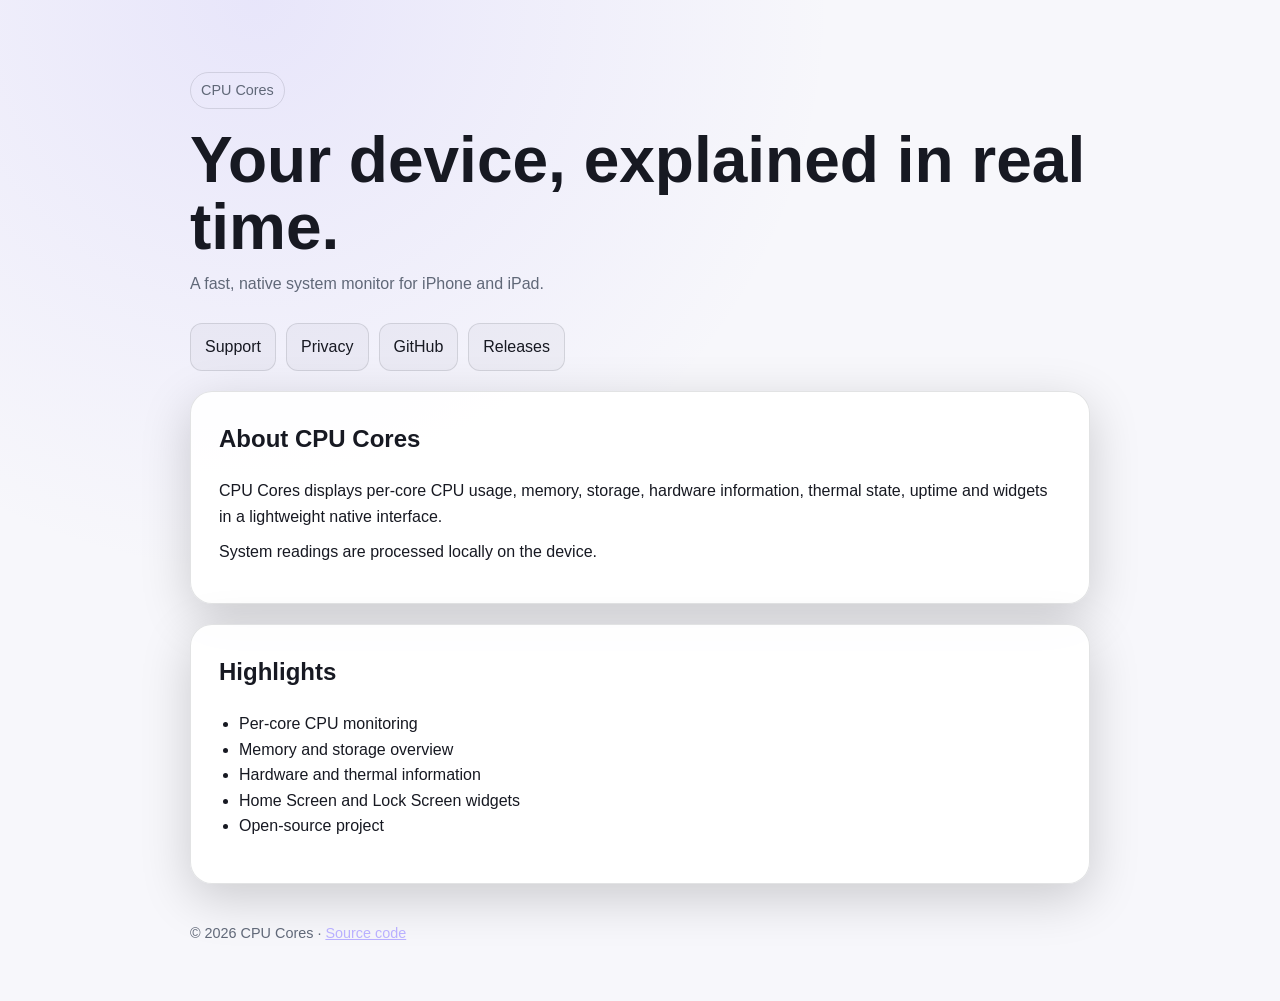
==== docs/index.html @ 41ba6942 "Added pages" ====
<!doctype html>
<html lang="en">
<head>
  <meta charset="utf-8">
  <meta name="viewport" content="width=device-width, initial-scale=1">
  <meta name="description" content="CPU Cores — native system monitor for iPhone and iPad.">
  <title>CPU Cores</title>
  <link rel="stylesheet" href="./style.css">
</head>
<body>
  <main>
    <span class="badge">CPU Cores</span>
    <h1>Your device, explained in real time.</h1>
    <p class="muted">A fast, native system monitor for iPhone and iPad.</p>

    <nav>
      <a href="./support/">Support</a>
      <a href="./privacy/">Privacy</a>
      <a href="https://github.com/Lampadina17/CpuCores">GitHub</a>
      <a href="https://github.com/Lampadina17/CpuCores/releases">Releases</a>
    </nav>

    <section class="card">
      <h2>About CPU Cores</h2>
      <p>CPU Cores displays per-core CPU usage, memory, storage, hardware information,
      thermal state, uptime and widgets in a lightweight native interface.</p>
      <p>System readings are processed locally on the device.</p>
    </section>

    <section class="card">
      <h2>Highlights</h2>
      <ul>
        <li>Per-core CPU monitoring</li>
        <li>Memory and storage overview</li>
        <li>Hardware and thermal information</li>
        <li>Home Screen and Lock Screen widgets</li>
        <li>Open-source project</li>
      </ul>
    </section>

    <footer>
      © 2026 CPU Cores · <a href="https://github.com/Lampadina17/CpuCores">Source code</a>
    </footer>
  </main>
</body>
</html>
---- docs/style.css ----
:root {
  color-scheme: light dark;
  --bg: #0b0d12;
  --card: #151922;
  --text: #f5f7fb;
  --muted: #aab2c0;
  --accent: #8b7cf6;
  --border: rgba(255,255,255,.10);
}

* { box-sizing: border-box; }

html { font-family: -apple-system, BlinkMacSystemFont, "Segoe UI", sans-serif; }

body {
  margin: 0;
  background:
    radial-gradient(circle at 20% 0%, rgba(139,124,246,.22), transparent 36rem),
    var(--bg);
  color: var(--text);
  line-height: 1.6;
}

main {
  width: min(900px, calc(100% - 32px));
  margin: 0 auto;
  padding: 72px 0 56px;
}

.card {
  background: color-mix(in srgb, var(--card) 92%, transparent);
  border: 1px solid var(--border);
  border-radius: 22px;
  padding: 28px;
  margin: 20px 0;
  box-shadow: 0 14px 50px rgba(0,0,0,.18);
}

h1 { font-size: clamp(2.2rem, 6vw, 4rem); margin: 0 0 8px; line-height: 1.05; }
h2 { margin-top: 0; }
p { margin: 10px 0; }
.muted { color: var(--muted); }
.badge {
  display: inline-block;
  padding: 6px 10px;
  border: 1px solid var(--border);
  border-radius: 999px;
  color: var(--muted);
  font-size: .9rem;
  margin-bottom: 18px;
}

nav {
  display: flex;
  gap: 10px;
  flex-wrap: wrap;
  margin: 26px 0 4px;
}

a.button, nav a {
  color: var(--text);
  text-decoration: none;
  border: 1px solid var(--border);
  border-radius: 12px;
  padding: 10px 14px;
  background: rgba(255,255,255,.04);
}

a.button:hover, nav a:hover { border-color: rgba(139,124,246,.8); }

a { color: #b9b0ff; }

ul { padding-left: 1.25rem; }

footer {
  color: var(--muted);
  font-size: .9rem;
  padding-top: 18px;
}

@media (prefers-color-scheme: light) {
  :root {
    --bg: #f7f7fb;
    --card: #ffffff;
    --text: #171922;
    --muted: #606878;
    --border: rgba(20,24,36,.12);
  }
  body {
    background:
      radial-gradient(circle at 20% 0%, rgba(139,124,246,.14), transparent 36rem),
      var(--bg);
  }
  a.button, nav a { background: rgba(20,24,36,.03); }
}
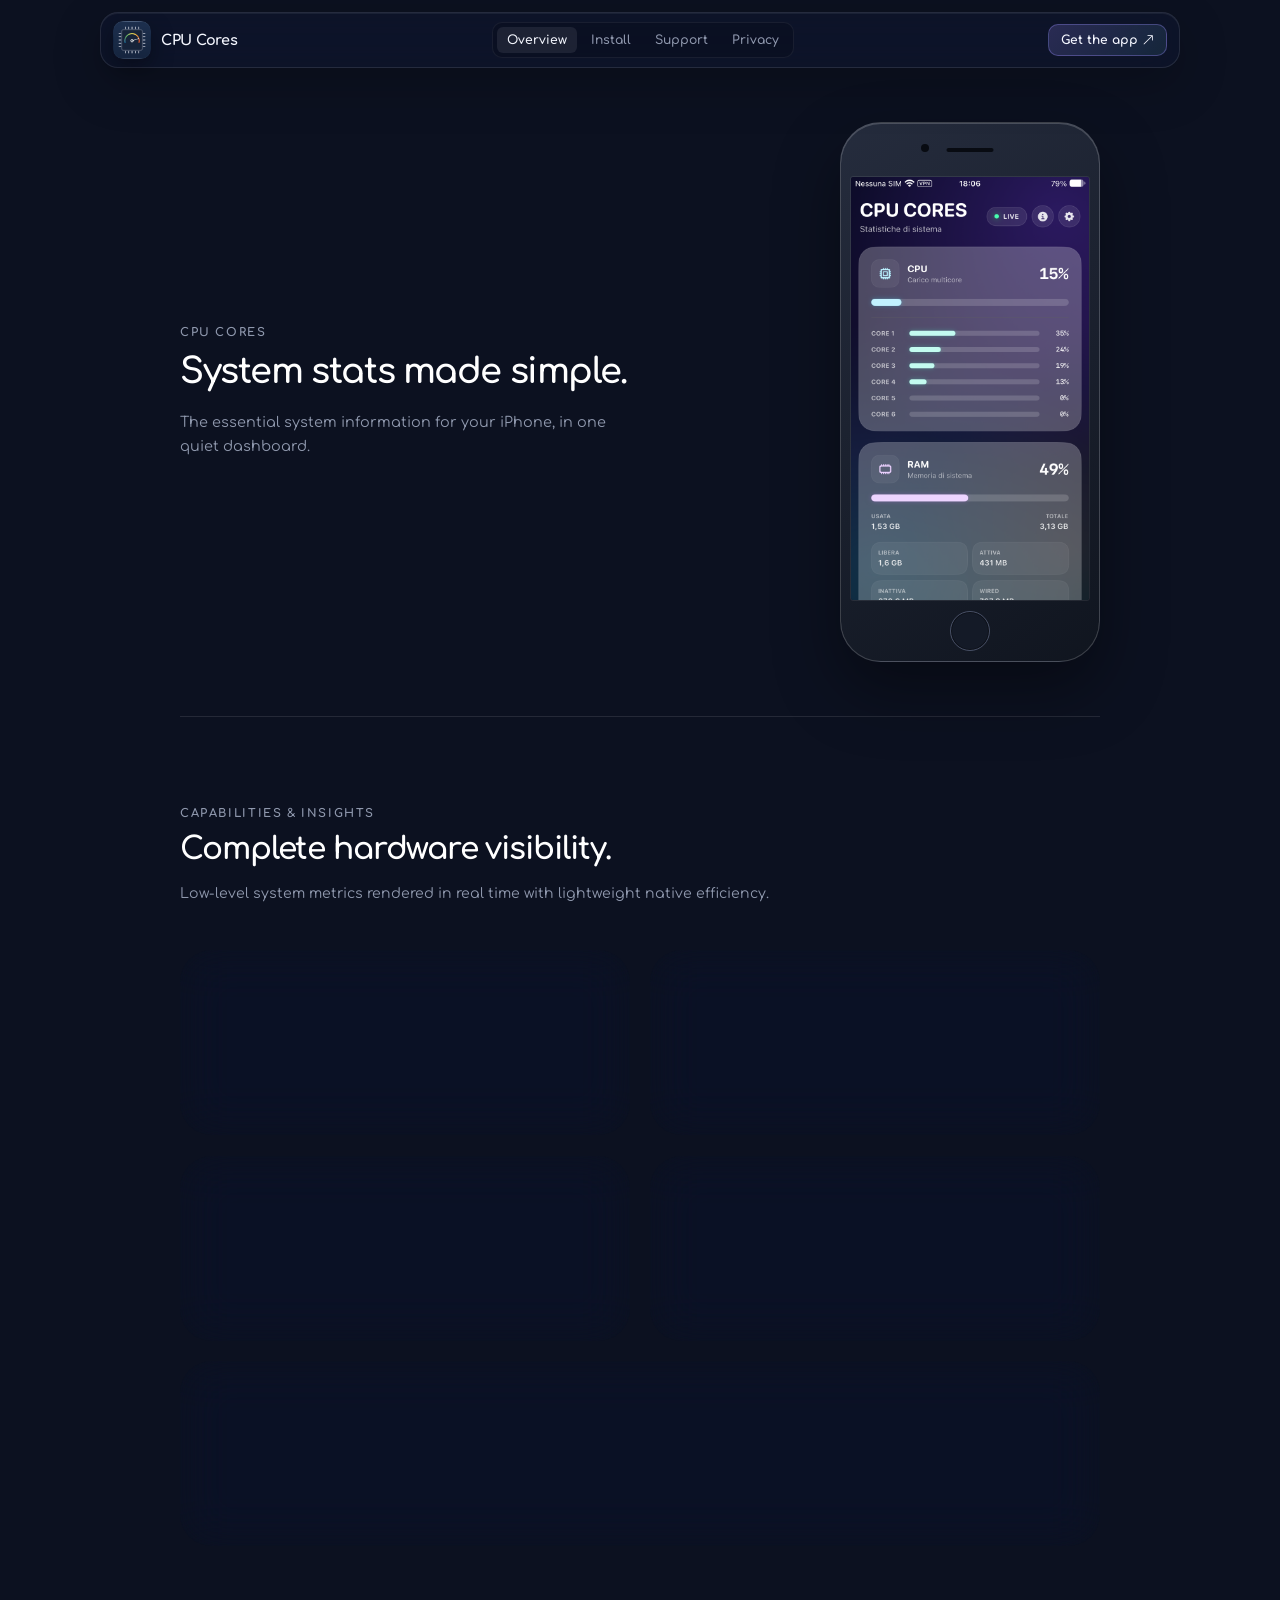
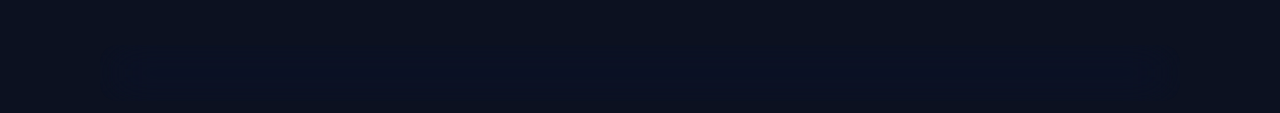
==== commit 9c5bd208: "Rinnova il sito web" ====
--- a/docs/index.html
+++ b/docs/index.html
@@ -1,46 +1,99 @@
 <!doctype html>
 <html lang="en">
+
 <head>
   <meta charset="utf-8">
   <meta name="viewport" content="width=device-width, initial-scale=1">
-  <meta name="description" content="CPU Cores — native system monitor for iPhone and iPad.">
-  <title>CPU Cores</title>
+  <meta name="theme-color" content="#0b1024">
+  <meta name="description" content="CPU Cores is a fast, native system monitor for iPhone and iPad.">
+  <meta property="og:title" content="CPU Cores — Your device, clearly">
+  <meta property="og:description"
+    content="Live CPU load, memory, storage and hardware details in one native dashboard.">
+  <meta property="og:image" content="https://lampadina17.github.io/CpuCores/og.png">
+  <meta property="og:type" content="website">
+  <meta property="og:url" content="https://lampadina17.github.io/CpuCores/">
+  <meta name="twitter:card" content="summary_large_image">
+  <title>CPU Cores — Your device, clearly</title>
+  <link rel="icon" href="./icon.png">
+  <link rel="stylesheet" href="./vendor/bootstrap-icons/bootstrap-icons.min.css">
   <link rel="stylesheet" href="./style.css">
+  <script src="./layout.js" defer></script>
 </head>
+
 <body>
-  <main>
-    <span class="badge">CPU Cores</span>
-    <h1>Your device, explained in real time.</h1>
-    <p class="muted">A fast, native system monitor for iPhone and iPad.</p>
-
-    <nav>
-      <a href="./support/">Support</a>
-      <a href="./privacy/">Privacy</a>
-      <a href="https://github.com/Lampadina17/CpuCores">GitHub</a>
-      <a href="https://github.com/Lampadina17/CpuCores/releases">Releases</a>
-    </nav>
-
-    <section class="card">
-      <h2>About CPU Cores</h2>
-      <p>CPU Cores displays per-core CPU usage, memory, storage, hardware information,
-      thermal state, uptime and widgets in a lightweight native interface.</p>
-      <p>System readings are processed locally on the device.</p>
+  <site-header page="overview"></site-header>
+  <main class="overview">
+    <section class="overview-hero" aria-labelledby="overview-title">
+      <div class="overview-copy">
+        <p class="overview-kicker">CPU Cores</p>
+        <h1 id="overview-title" class="overview-title">System stats made simple.</h1>
+        <p class="overview-lead">The essential system information for your iPhone, in one quiet dashboard.</p>
+      </div>
+      <div class="overview-device" aria-label="CPU Cores running on iPhone SE (3rd generation)">
+        <div class="iphone-se">
+          <div class="iphone-se-top" aria-hidden="true">
+            <span></span>
+          </div>
+          <img src="./1.png" alt="CPU Cores dashboard showing CPU, memory and system information">
+          <div class="iphone-se-home" aria-hidden="true"></div>
+        </div>
+      </div>
     </section>
 
-    <section class="card">
-      <h2>Highlights</h2>
-      <ul>
-        <li>Per-core CPU monitoring</li>
-        <li>Memory and storage overview</li>
-        <li>Hardware and thermal information</li>
-        <li>Home Screen and Lock Screen widgets</li>
-        <li>Open-source project</li>
-      </ul>
+    <section class="overview-features" aria-labelledby="features-title">
+      <div class="features-header">
+        <p class="features-kicker">Capabilities & Insights</p>
+        <h2 id="features-title" class="features-title">Complete hardware visibility.</h2>
+        <p class="features-subtitle">Low-level system metrics rendered in real time with lightweight native efficiency.</p>
+      </div>
+
+      <div class="features-grid">
+        <article class="feature-card glass-panel">
+          <div class="feature-icon-box">
+            <i class="bi bi-cpu" aria-hidden="true"></i>
+          </div>
+          <h3 class="feature-name">Per-core load up to 8 cores</h3>
+          <p class="feature-desc">Real-time total CPU workload and independent logical core load for up to 8 cores.</p>
+        </article>
+
+        <article class="feature-card glass-panel">
+          <div class="feature-icon-box">
+            <i class="bi bi-memory" aria-hidden="true"></i>
+          </div>
+          <h3 class="feature-name">Memory breakdown</h3>
+          <p class="feature-desc">Accurate breakdown of system RAM across used, free, active, inactive, and wired memory.</p>
+        </article>
+
+        <article class="feature-card glass-panel">
+          <div class="feature-icon-box">
+            <i class="bi bi-hdd" aria-hidden="true"></i>
+          </div>
+          <h3 class="feature-name">Storage breakdown</h3>
+          <p class="feature-desc">Instant disk space diagnostics with clean separation between total, used, and available capacity.</p>
+        </article>
+
+        <article class="feature-card glass-panel">
+          <div class="feature-icon-box">
+            <i class="bi bi-stars" aria-hidden="true"></i>
+          </div>
+          <h3 class="feature-name">Indirect RAM & storage cleanup</h3>
+          <p class="feature-desc">Safe memory pressure signals and APFS purge requests, delegating final resource optimization to iOS.</p>
+        </article>
+
+        <article class="feature-card feature-card-featured glass-panel">
+          <div class="feature-card-top">
+            <div class="feature-icon-box">
+              <i class="bi bi-battery-charging" aria-hidden="true"></i>
+            </div>
+            <span class="feature-tag">TrollStore / TrollStore Lite</span>
+          </div>
+          <h3 class="feature-name">Advanced battery diagnostics</h3>
+          <p class="feature-desc">Deep hardware analytics exposing real battery health, wear percentage, cycle count, maximum capacity, and design capacity on privileged setups.</p>
+        </article>
+      </div>
     </section>
+  </main>
+  <site-footer></site-footer>
+</body>
 
-    <footer>
-      © 2026 CPU Cores · <a href="https://github.com/Lampadina17/CpuCores">Source code</a>
-    </footer>
-  </main>
-</body>
-</html>
+</html>
--- a/docs/style.css
+++ b/docs/style.css
@@ -1,95 +1,1244 @@
+@font-face {
+  font-family: "Comfortaa";
+  src: url("./fonts/Comfortaa-Variable.ttf") format("truetype");
+  font-style: normal;
+  font-weight: 300 700;
+  font-display: swap;
+}
+
 :root {
-  color-scheme: light dark;
-  --bg: #0b0d12;
-  --card: #151922;
-  --text: #f5f7fb;
-  --muted: #aab2c0;
-  --accent: #8b7cf6;
-  --border: rgba(255,255,255,.10);
-}
-
-* { box-sizing: border-box; }
-
-html { font-family: -apple-system, BlinkMacSystemFont, "Segoe UI", sans-serif; }
+  color-scheme: dark;
+  --bg: #0c1120;
+  --text: #f5f7ff;
+  --muted: #8f98ad;
+  --line: rgba(255, 255, 255, 0.1);
+  --font: "Comfortaa", -apple-system, BlinkMacSystemFont, "Segoe UI", sans-serif;
+}
+
+* {
+  box-sizing: border-box;
+}
+
+html {
+  font-family: var(--font);
+}
 
 body {
+  display: flex;
+  flex-direction: column;
+  min-width: 320px;
+  min-height: 100vh;
   margin: 0;
-  background:
-    radial-gradient(circle at 20% 0%, rgba(139,124,246,.22), transparent 36rem),
-    var(--bg);
+  overflow-x: hidden;
+  background: var(--bg);
   color: var(--text);
-  line-height: 1.6;
-}
-
-main {
-  width: min(900px, calc(100% - 32px));
-  margin: 0 auto;
-  padding: 72px 0 56px;
-}
-
-.card {
-  background: color-mix(in srgb, var(--card) 92%, transparent);
-  border: 1px solid var(--border);
-  border-radius: 22px;
-  padding: 28px;
-  margin: 20px 0;
-  box-shadow: 0 14px 50px rgba(0,0,0,.18);
-}
-
-h1 { font-size: clamp(2.2rem, 6vw, 4rem); margin: 0 0 8px; line-height: 1.05; }
-h2 { margin-top: 0; }
-p { margin: 10px 0; }
-.muted { color: var(--muted); }
-.badge {
-  display: inline-block;
+  -webkit-font-smoothing: antialiased;
+}
+
+.bi {
+  flex: 0 0 auto;
+}
+
+.glass-panel {
+  border: 1px solid var(--line);
+  -webkit-backdrop-filter: blur(24px) saturate(135%);
+  backdrop-filter: blur(24px) saturate(135%);
+}
+
+site-header,
+site-footer {
+  display: contents;
+}
+
+.site-header {
+  position: sticky;
+  z-index: 20;
+  top: 12px;
+  width: min(1080px, calc(100% - 32px));
+  margin: 12px auto 0;
+}
+
+.nav-shell {
+  display: grid;
+  grid-template-columns: auto minmax(0, 1fr) auto;
+  align-items: center;
+  column-gap: 12px;
+  min-height: 56px;
+  padding: 8px 12px;
+  border-radius: 18px;
+  background: rgba(15, 21, 43, 0.72);
+  box-shadow: 0 16px 50px rgba(0, 0, 0, 0.22), inset 0 1px 0 rgba(255, 255, 255, 0.06);
+}
+
+.brand {
+  display: inline-flex;
+  align-items: center;
+  justify-self: start;
+  gap: 10px;
+  color: var(--text);
+  font-size: 0.9rem;
+  font-weight: 700;
+  letter-spacing: -0.02em;
+  text-decoration: none;
+}
+
+.brand img {
+  border-radius: 10px;
+  box-shadow: 0 8px 22px rgba(0, 0, 0, 0.35);
+}
+
+.primary-nav {
+  display: flex;
+  align-items: center;
+  justify-self: center;
+  gap: 4px;
+  padding: 4px;
+  border: 1px solid rgba(255, 255, 255, 0.06);
+  border-radius: 10px;
+  background: rgba(0, 0, 0, 0.14);
+}
+
+.primary-nav a {
   padding: 6px 10px;
-  border: 1px solid var(--border);
+  border-radius: 6px;
+  color: var(--muted);
+  font-size: 0.77rem;
+  font-weight: 600;
+  text-decoration: none;
+  transition: background 0.2s ease, color 0.2s ease;
+}
+
+.primary-nav a:hover,
+.primary-nav a.active {
+  color: var(--text);
+  background: rgba(255, 255, 255, 0.08);
+}
+
+.nav-cta {
+  justify-self: end;
+  padding: 8px 12px;
+  border: 1px solid rgba(157, 140, 255, 0.34);
+  border-radius: 10px;
+  background: linear-gradient(135deg, rgba(157, 140, 255, 0.2), rgba(119, 231, 255, 0.09));
+  color: var(--text);
+  font-size: 0.76rem;
+  font-weight: 700;
+  text-decoration: none;
+  transition: transform 0.2s ease, border-color 0.2s ease;
+}
+
+.nav-cta:hover {
+  border-color: rgba(157, 140, 255, 0.7);
+  transform: translateY(-1px);
+}
+
+.site-footer {
+  display: flex;
+  align-items: center;
+  justify-content: center;
+  width: min(1080px, calc(100% - 32px));
+  min-height: 56px;
+  margin: auto auto 12px;
+  padding: 12px 20px;
+  border: 1px solid var(--line);
+  border-radius: 18px;
+  background: rgba(15, 21, 43, 0.72);
+  box-shadow: 0 16px 50px rgba(0, 0, 0, 0.22), inset 0 1px 0 rgba(255, 255, 255, 0.06);
+  -webkit-backdrop-filter: blur(24px) saturate(135%);
+  backdrop-filter: blur(24px) saturate(135%);
+  color: var(--muted);
+  font-size: 0.72rem;
+  text-align: center;
+}
+
+.site-footer p {
+  margin: 0;
+}
+
+.overview {
+  display: grid;
+  flex: 1;
+  place-items: center;
+  width: min(920px, calc(100% - 96px));
+  margin-inline: auto;
+}
+
+.overview-hero {
+  display: grid;
+  grid-template-columns: minmax(0, 1.25fr) auto;
+  align-items: center;
+  justify-content: space-between;
+  gap: clamp(32px, 5vw, 72px);
+  width: 100%;
+  padding: clamp(36px, 6vh, 64px) 0;
+}
+
+.overview-copy {
+  display: flex;
+  flex-direction: column;
+  align-items: flex-start;
+  text-align: left;
+  max-width: 540px;
+}
+
+.overview-kicker {
+  margin: 0 0 14px;
+  color: var(--muted);
+  font-size: 0.72rem;
+  font-weight: 700;
+  letter-spacing: 0.14em;
+  text-transform: uppercase;
+}
+
+.overview-title {
+  margin: 0;
+  color: #fff;
+  font-size: 2.2rem;
+  font-weight: 650;
+  letter-spacing: -0.04em;
+  line-height: 1.1;
+  text-align: left;
+  overflow-wrap: break-word;
+  word-break: break-word;
+}
+
+.overview-lead {
+  max-width: 460px;
+  margin: 18px 0 0;
+  color: var(--muted);
+  font-size: 0.9rem;
+  line-height: 1.7;
+  text-align: left;
+}
+
+.overview-device {
+  display: flex;
+  justify-content: flex-end;
+  align-items: center;
+}
+
+.iphone-se {
+  position: relative;
+  width: min(260px, 72vw);
+  max-width: 260px;
+  padding: 53px 9px 60px;
+  border: 1px solid rgba(255, 255, 255, 0.18);
+  border-radius: 41px;
+  background: linear-gradient(145deg, #252c3d, #10151f);
+  box-shadow: 0 28px 65px rgba(0, 0, 0, 0.38), inset 0 1px 0 rgba(255, 255, 255, 0.18);
+}
+
+.iphone-se img {
+  display: block;
+  width: 100%;
+  border: 1px solid rgba(255, 255, 255, 0.08);
+  border-radius: 3px;
+}
+
+.iphone-se-top {
+  position: absolute;
+  top: 0;
+  left: 0;
+  width: 100%;
+  height: 53px;
+}
+
+.iphone-se-top::before {
+  position: absolute;
+  top: 25px;
+  left: 50%;
+  width: 47px;
+  height: 4px;
   border-radius: 999px;
-  color: var(--muted);
-  font-size: .9rem;
-  margin-bottom: 18px;
-}
-
-nav {
-  display: flex;
+  background: #080b12;
+  content: "";
+  transform: translateX(-50%);
+}
+
+.iphone-se-top span {
+  position: absolute;
+  top: 21px;
+  left: calc(50% - 49px);
+  width: 8px;
+  height: 8px;
+  border-radius: 50%;
+  background: #080b12;
+}
+
+.iphone-se-home {
+  position: absolute;
+  bottom: 10px;
+  left: 50%;
+  width: 40px;
+  height: 40px;
+  border: 1px solid #485066;
+  border-radius: 50%;
+  background: #141a27;
+  box-shadow: inset 0 0 0 1px rgba(0, 0, 0, 0.4);
+  transform: translateX(-50%);
+}
+
+/* Features Section */
+.overview-features {
+  width: 100%;
+  padding: clamp(64px, 10vh, 96px) 0 clamp(72px, 11vh, 120px);
+  border-top: 1px solid var(--line);
+  scroll-margin-top: 90px;
+}
+
+.features-header {
+  max-width: 600px;
+  margin-bottom: clamp(32px, 5vh, 48px);
+}
+
+.features-kicker {
+  margin: 0 0 12px;
+  color: var(--muted);
+  font-size: 0.72rem;
+  font-weight: 700;
+  letter-spacing: 0.14em;
+  text-transform: uppercase;
+}
+
+.features-title {
+  margin: 0;
+  color: #fff;
+  font-size: 1.95rem;
+  font-weight: 650;
+  letter-spacing: -0.035em;
+  line-height: 1.15;
+}
+
+.features-subtitle {
+  margin: 14px 0 0;
+  color: var(--muted);
+  font-size: 0.88rem;
+  line-height: 1.65;
+}
+
+.features-grid {
+  display: grid;
+  grid-template-columns: repeat(2, minmax(0, 1fr));
+  gap: 20px;
+  width: 100%;
+}
+
+.feature-card {
+  display: flex;
+  flex-direction: column;
+  padding: 20px;
+  border-radius: 32px;
+  background: rgba(15, 21, 43, 0.5);
+  box-shadow: 0 16px 40px rgba(0, 0, 0, 0.22), inset 0 1px 0 rgba(255, 255, 255, 0.05);
+  transition: transform 0.25s ease, border-color 0.25s ease, background 0.25s ease;
+}
+
+.feature-card:hover {
+  transform: translateY(-2px);
+  border-color: rgba(255, 255, 255, 0.18);
+  background: rgba(18, 26, 54, 0.65);
+}
+
+.feature-icon-box {
+  display: inline-flex;
+  align-items: center;
+  justify-content: center;
+  width: 44px;
+  height: 44px;
+  margin-bottom: 20px;
+  border: 1px solid rgba(157, 140, 255, 0.28);
+  border-radius: 12px;
+  background: linear-gradient(135deg, rgba(157, 140, 255, 0.16), rgba(119, 231, 255, 0.08));
+  color: #b8b0ff;
+  font-size: 1.3rem;
+}
+
+.feature-name {
+  margin: 0 0 10px;
+  color: #fff;
+  font-size: 1.15rem;
+  font-weight: 650;
+  letter-spacing: -0.02em;
+  line-height: 1.3;
+}
+
+.feature-desc {
+  margin: 0;
+  color: var(--muted);
+  font-size: 0.86rem;
+  line-height: 1.65;
+}
+
+.feature-card-featured {
+  grid-column: 1 / -1;
+  background: linear-gradient(145deg, rgba(24, 30, 60, 0.65), rgba(15, 21, 43, 0.55));
+  border-color: rgba(157, 140, 255, 0.22);
+}
+
+.feature-card-featured:hover {
+  border-color: rgba(157, 140, 255, 0.45);
+}
+
+.feature-card-top {
+  display: flex;
+  align-items: center;
+  justify-content: space-between;
+  gap: 12px;
+  margin-bottom: 20px;
+}
+
+.feature-card-top .feature-icon-box {
+  margin-bottom: 0;
+}
+
+.feature-tag {
+  display: inline-flex;
+  align-items: center;
+  padding: 4px 10px;
+  border: 1px solid rgba(157, 140, 255, 0.35);
+  border-radius: 999px;
+  background: rgba(157, 140, 255, 0.12);
+  color: #d2ccff;
+  font-size: 0.68rem;
+  font-weight: 700;
+  letter-spacing: 0.04em;
+  text-transform: uppercase;
+}
+
+/* Common Page Container & Install Section */
+.page-container {
+  display: flex;
+  flex-direction: column;
+  flex: 1;
+  width: min(920px, calc(100% - 96px));
+  margin-inline: auto;
+  padding: clamp(40px, 7vh, 72px) 0 clamp(64px, 10vh, 100px);
+}
+
+.install-section {
+  width: 100%;
+}
+
+.install-header {
+  max-width: 600px;
+  margin-bottom: clamp(32px, 5vh, 48px);
+}
+
+.install-kicker {
+  margin: 0 0 12px;
+  color: var(--muted);
+  font-size: 0.72rem;
+  font-weight: 700;
+  letter-spacing: 0.14em;
+  text-transform: uppercase;
+}
+
+.install-title {
+  margin: 0;
+  color: #fff;
+  font-size: 2.2rem;
+  font-weight: 650;
+  letter-spacing: -0.04em;
+  line-height: 1.1;
+}
+
+.install-lead {
+  max-width: 500px;
+  margin: 16px 0 0;
+  color: var(--muted);
+  font-size: 0.92rem;
+  line-height: 1.68;
+}
+
+.install-grid {
+  display: grid;
+  grid-template-columns: repeat(2, minmax(0, 1fr));
+  gap: 20px;
+  width: 100%;
+}
+
+.install-card {
+  display: flex;
+  flex-direction: column;
+  padding: 20px;
+  border-radius: 32px;
+  background: rgba(15, 21, 43, 0.5);
+  box-shadow: 0 16px 40px rgba(0, 0, 0, 0.22), inset 0 1px 0 rgba(255, 255, 255, 0.05);
+  transition: transform 0.25s ease, border-color 0.25s ease, background 0.25s ease;
+}
+
+.install-card:hover {
+  transform: translateY(-2px);
+  border-color: rgba(255, 255, 255, 0.18);
+  background: rgba(18, 26, 54, 0.65);
+}
+
+.install-card-featured {
+  grid-column: 1 / -1;
+  background: linear-gradient(145deg, rgba(24, 30, 60, 0.65), rgba(15, 21, 43, 0.55));
+  border-color: rgba(157, 140, 255, 0.22);
+}
+
+.install-card-featured:hover {
+  border-color: rgba(157, 140, 255, 0.45);
+}
+
+.install-card-top {
+  display: flex;
+  align-items: center;
+  justify-content: space-between;
+  gap: 12px;
+  margin-bottom: 20px;
+}
+
+.install-icon-box {
+  display: inline-flex;
+  align-items: center;
+  justify-content: center;
+  width: 44px;
+  height: 44px;
+  border: 1px solid rgba(157, 140, 255, 0.28);
+  border-radius: 12px;
+  background: linear-gradient(135deg, rgba(157, 140, 255, 0.16), rgba(119, 231, 255, 0.08));
+  color: #b8b0ff;
+  font-size: 1.3rem;
+}
+
+.install-tag {
+  display: inline-flex;
+  align-items: center;
+  padding: 4px 10px;
+  border: 1px solid rgba(255, 255, 255, 0.12);
+  border-radius: 999px;
+  background: rgba(255, 255, 255, 0.05);
+  color: var(--muted);
+  font-size: 0.68rem;
+  font-weight: 700;
+  letter-spacing: 0.04em;
+  text-transform: uppercase;
+}
+
+.install-tag-accent {
+  border-color: rgba(157, 140, 255, 0.35);
+  background: rgba(157, 140, 255, 0.12);
+  color: #d2ccff;
+}
+
+.install-card-name {
+  margin: 0 0 10px;
+  color: #fff;
+  font-size: 1.25rem;
+  font-weight: 650;
+  letter-spacing: -0.02em;
+  line-height: 1.25;
+}
+
+.install-card-desc {
+  margin: 0;
+  color: var(--muted);
+  font-size: 0.86rem;
+  line-height: 1.65;
+}
+
+.install-source-box {
+  display: flex;
+  flex-direction: column;
+  gap: 6px;
+  margin-top: 16px;
+  padding: 10px 14px;
+  border: 1px solid rgba(255, 255, 255, 0.08);
+  border-radius: 12px;
+  background: rgba(0, 0, 0, 0.25);
+}
+
+.install-source-label {
+  color: var(--muted);
+  font-size: 0.68rem;
+  font-weight: 700;
+  text-transform: uppercase;
+  letter-spacing: 0.06em;
+}
+
+.install-source-code {
+  color: #d6e2ff;
+  font-size: 0.65rem;
+  font-family: ui-monospace, SFMono-Regular, Menlo, Monaco, Consolas, monospace;
+  overflow-x: auto;
+  word-break: break-all;
+}
+
+.install-meta-info {
+  margin-top: 16px;
+  color: var(--muted);
+  font-size: 0.78rem;
+}
+
+.install-meta-item {
+  display: inline-flex;
+  align-items: center;
+  gap: 6px;
+}
+
+.install-actions {
+  display: flex;
+  flex-wrap: wrap;
   gap: 10px;
+  margin-top: auto;
+  padding-top: 22px;
+}
+
+/* Button Component */
+.button {
+  display: inline-flex;
+  align-items: center;
+  justify-content: center;
+  gap: 8px;
+  padding: 9px 16px;
+  border-radius: 12px;
+  font-size: 0.78rem;
+  font-weight: 700;
+  text-decoration: none;
+  transition: transform 0.2s ease, border-color 0.2s ease, background 0.2s ease, box-shadow 0.2s ease;
+}
+
+.button:hover {
+  transform: translateY(-1px);
+}
+
+.button-primary {
+  border: 1px solid rgba(157, 140, 255, 0.4);
+  background: linear-gradient(135deg, rgba(157, 140, 255, 0.24), rgba(119, 231, 255, 0.12));
+  color: #fff;
+  box-shadow: 0 4px 18px rgba(0, 0, 0, 0.25);
+}
+
+.button-primary:hover {
+  border-color: rgba(157, 140, 255, 0.8);
+  box-shadow: 0 6px 22px rgba(157, 140, 255, 0.25);
+}
+
+.button-secondary {
+  border: 1px solid rgba(255, 255, 255, 0.12);
+  background: rgba(255, 255, 255, 0.05);
+  color: var(--text);
+}
+
+.button-secondary:hover {
+  border-color: rgba(255, 255, 255, 0.28);
+  background: rgba(255, 255, 255, 0.09);
+}
+
+/* Support Page Styles */
+.support-section {
+  width: 100%;
+}
+
+.support-header {
+  max-width: 600px;
+  margin-bottom: clamp(32px, 5vh, 48px);
+}
+
+.support-kicker {
+  margin: 0 0 12px;
+  color: var(--muted);
+  font-size: 0.72rem;
+  font-weight: 700;
+  letter-spacing: 0.14em;
+  text-transform: uppercase;
+}
+
+.support-title {
+  margin: 0;
+  color: #fff;
+  font-size: 2.2rem;
+  font-weight: 650;
+  letter-spacing: -0.04em;
+  line-height: 1.1;
+}
+
+.support-lead {
+  max-width: 520px;
+  margin: 16px 0 0;
+  color: var(--muted);
+  font-size: 0.92rem;
+  line-height: 1.68;
+}
+
+.support-grid {
+  display: grid;
+  grid-template-columns: 1fr;
+  width: 100%;
+}
+
+.support-card {
+  display: flex;
+  flex-direction: column;
+  padding: 24px;
+  border-radius: 36px;
+  background: rgba(15, 21, 43, 0.5);
+  box-shadow: 0 16px 40px rgba(0, 0, 0, 0.22), inset 0 1px 0 rgba(255, 255, 255, 0.05);
+}
+
+.support-card-top {
+  display: flex;
+  align-items: center;
+  justify-content: space-between;
+  gap: 12px;
+  margin-bottom: 20px;
+}
+
+.support-icon-box {
+  display: inline-flex;
+  align-items: center;
+  justify-content: center;
+  width: 44px;
+  height: 44px;
+  border: 1px solid rgba(157, 140, 255, 0.28);
+  border-radius: 12px;
+  background: linear-gradient(135deg, rgba(157, 140, 255, 0.16), rgba(119, 231, 255, 0.08));
+  color: #b8b0ff;
+  font-size: 1.3rem;
+}
+
+.support-tag {
+  display: inline-flex;
+  align-items: center;
+  padding: 4px 10px;
+  border: 1px solid rgba(157, 140, 255, 0.35);
+  border-radius: 999px;
+  background: rgba(157, 140, 255, 0.12);
+  color: #d2ccff;
+  font-size: 0.68rem;
+  font-weight: 700;
+  letter-spacing: 0.04em;
+  text-transform: uppercase;
+}
+
+.support-card-name {
+  margin: 0 0 10px;
+  color: #fff;
+  font-size: 1.35rem;
+  font-weight: 650;
+  letter-spacing: -0.02em;
+  line-height: 1.25;
+}
+
+.support-card-desc {
+  max-width: 680px;
+  margin: 0;
+  color: var(--muted);
+  font-size: 0.88rem;
+  line-height: 1.65;
+}
+
+.support-checklist {
+  margin-top: 24px;
+  padding: 20px;
+  border: 1px solid rgba(255, 255, 255, 0.08);
+  border-radius: 20px;
+  background: rgba(0, 0, 0, 0.2);
+}
+
+.support-checklist-title {
+  margin: 0 0 16px;
+  color: #fff;
+  font-size: 0.88rem;
+  font-weight: 700;
+  letter-spacing: -0.01em;
+}
+
+.support-list {
+  display: flex;
+  flex-direction: column;
+  gap: 16px;
+  margin: 0;
+  padding: 0;
+  list-style: none;
+}
+
+.support-list li {
+  display: flex;
+  align-items: flex-start;
+  gap: 12px;
+}
+
+.support-list-bullet {
+  display: inline-flex;
+  align-items: center;
+  justify-content: center;
+  width: 22px;
+  height: 22px;
+  margin-top: 2px;
+  border-radius: 6px;
+  background: rgba(157, 140, 255, 0.16);
+  border: 1px solid rgba(157, 140, 255, 0.3);
+  color: #d2ccff;
+  font-size: 0.82rem;
+  flex: 0 0 auto;
+}
+
+.support-list li strong {
+  display: block;
+  color: #f5f7ff;
+  font-size: 0.86rem;
+  font-weight: 650;
+}
+
+.support-list li p {
+  margin: 4px 0 0;
+  color: var(--muted);
+  font-size: 0.8rem;
+  line-height: 1.55;
+}
+
+.support-actions {
+  display: flex;
   flex-wrap: wrap;
-  margin: 26px 0 4px;
-}
-
-a.button, nav a {
-  color: var(--text);
-  text-decoration: none;
-  border: 1px solid var(--border);
+  gap: 10px;
+  margin-top: 24px;
+}
+
+/* Privacy Page Styles */
+.privacy-section {
+  width: 100%;
+}
+
+.privacy-header {
+  max-width: 600px;
+  margin-bottom: clamp(32px, 5vh, 48px);
+}
+
+.privacy-kicker {
+  margin: 0 0 12px;
+  color: var(--muted);
+  font-size: 0.72rem;
+  font-weight: 700;
+  letter-spacing: 0.14em;
+  text-transform: uppercase;
+}
+
+.privacy-title {
+  margin: 0;
+  color: #fff;
+  font-size: 2.2rem;
+  font-weight: 650;
+  letter-spacing: -0.04em;
+  line-height: 1.1;
+}
+
+.privacy-lead {
+  max-width: 520px;
+  margin: 16px 0 0;
+  color: var(--muted);
+  font-size: 0.92rem;
+  line-height: 1.68;
+}
+
+.privacy-grid {
+  display: grid;
+  grid-template-columns: 1fr;
+  width: 100%;
+}
+
+.privacy-card {
+  display: flex;
+  flex-direction: column;
+  padding: 24px;
+  border-radius: 36px;
+  background: rgba(15, 21, 43, 0.5);
+  box-shadow: 0 16px 40px rgba(0, 0, 0, 0.22), inset 0 1px 0 rgba(255, 255, 255, 0.05);
+}
+
+.privacy-card-top {
+  display: flex;
+  align-items: center;
+  justify-content: space-between;
+  gap: 12px;
+  margin-bottom: 20px;
+}
+
+.privacy-icon-box {
+  display: inline-flex;
+  align-items: center;
+  justify-content: center;
+  width: 44px;
+  height: 44px;
+  border: 1px solid rgba(157, 140, 255, 0.28);
   border-radius: 12px;
-  padding: 10px 14px;
-  background: rgba(255,255,255,.04);
-}
-
-a.button:hover, nav a:hover { border-color: rgba(139,124,246,.8); }
-
-a { color: #b9b0ff; }
-
-ul { padding-left: 1.25rem; }
-
-footer {
-  color: var(--muted);
-  font-size: .9rem;
-  padding-top: 18px;
-}
-
-@media (prefers-color-scheme: light) {
-  :root {
-    --bg: #f7f7fb;
-    --card: #ffffff;
-    --text: #171922;
-    --muted: #606878;
-    --border: rgba(20,24,36,.12);
-  }
-  body {
-    background:
-      radial-gradient(circle at 20% 0%, rgba(139,124,246,.14), transparent 36rem),
-      var(--bg);
-  }
-  a.button, nav a { background: rgba(20,24,36,.03); }
-}
+  background: linear-gradient(135deg, rgba(157, 140, 255, 0.16), rgba(119, 231, 255, 0.08));
+  color: #b8b0ff;
+  font-size: 1.3rem;
+}
+
+.privacy-tag {
+  display: inline-flex;
+  align-items: center;
+  padding: 4px 10px;
+  border: 1px solid rgba(157, 140, 255, 0.35);
+  border-radius: 999px;
+  background: rgba(157, 140, 255, 0.12);
+  color: #d2ccff;
+  font-size: 0.68rem;
+  font-weight: 700;
+  letter-spacing: 0.04em;
+  text-transform: uppercase;
+}
+
+.privacy-card-name {
+  margin: 0 0 10px;
+  color: #fff;
+  font-size: 1.35rem;
+  font-weight: 650;
+  letter-spacing: -0.02em;
+  line-height: 1.25;
+}
+
+.privacy-card-desc {
+  max-width: 680px;
+  margin: 0;
+  color: var(--muted);
+  font-size: 0.88rem;
+  line-height: 1.65;
+}
+
+.privacy-points {
+  display: flex;
+  flex-direction: column;
+  gap: 20px;
+  margin-top: 24px;
+  padding: 20px;
+  border: 1px solid rgba(255, 255, 255, 0.08);
+  border-radius: 20px;
+  background: rgba(0, 0, 0, 0.2);
+}
+
+.privacy-point-item {
+  display: flex;
+  align-items: flex-start;
+  gap: 14px;
+}
+
+.privacy-point-icon {
+  display: inline-flex;
+  align-items: center;
+  justify-content: center;
+  width: 34px;
+  height: 34px;
+  flex: 0 0 auto;
+  border-radius: 10px;
+  background: rgba(157, 140, 255, 0.12);
+  border: 1px solid rgba(157, 140, 255, 0.25);
+  color: #d2ccff;
+  font-size: 1rem;
+}
+
+.privacy-point-item strong {
+  display: block;
+  color: #f5f7ff;
+  font-size: 0.86rem;
+  font-weight: 650;
+}
+
+.privacy-point-item p {
+  margin: 4px 0 0;
+  color: var(--muted);
+  font-size: 0.8rem;
+  line-height: 1.55;
+}
+
+.privacy-actions {
+  display: flex;
+  flex-wrap: wrap;
+  gap: 10px;
+  margin-top: 24px;
+}
+
+@media (max-width: 860px) {
+  .overview-hero {
+    gap: 40px;
+    padding: 44px 0;
+  }
+}
+
+@media (max-width: 720px) {
+  .overview-hero {
+    grid-template-columns: 1fr;
+    gap: 36px;
+    padding: 40px 0 32px;
+    text-align: center;
+  }
+
+  .overview-copy {
+    display: flex;
+    align-items: center;
+    flex-direction: column;
+    text-align: center;
+    max-width: 520px;
+    margin-inline: auto;
+  }
+
+  .overview-title {
+    font-size: clamp(1.9rem, 7.5vw, 2.75rem);
+    letter-spacing: -0.03em;
+    text-align: center;
+  }
+
+  .overview-lead {
+    margin-top: 16px;
+    font-size: 0.95rem;
+    text-align: center;
+  }
+
+  .overview-device {
+    justify-content: center;
+    width: 100%;
+    margin-inline: auto;
+  }
+
+  .iphone-se {
+    width: min(240px, 70vw);
+    padding: 46px 8px 52px;
+    border-radius: 36px;
+    margin-inline: auto;
+  }
+
+  .features-header {
+    text-align: center;
+    margin-inline: auto;
+  }
+
+  .features-grid {
+    grid-template-columns: 1fr;
+    gap: 16px;
+  }
+
+  .feature-card {
+    padding: 18px;
+    border-radius: 30px;
+  }
+
+  .features-title {
+    font-size: 1.7rem;
+  }
+
+  .install-header {
+    text-align: center;
+    margin-inline: auto;
+  }
+
+  .install-lead {
+    margin-inline: auto;
+  }
+
+  .install-grid {
+    grid-template-columns: 1fr;
+    gap: 16px;
+  }
+
+  .install-card {
+    padding: 18px;
+    border-radius: 30px;
+  }
+
+  .install-title {
+    font-size: 1.85rem;
+  }
+
+  .support-header {
+    text-align: center;
+    margin-inline: auto;
+  }
+
+  .support-lead {
+    margin-inline: auto;
+  }
+
+  .support-card {
+    padding: 18px;
+    border-radius: 30px;
+  }
+
+  .support-checklist {
+    padding: 16px;
+    border-radius: 16px;
+  }
+
+  .support-title {
+    font-size: 1.85rem;
+  }
+
+  .privacy-header {
+    text-align: center;
+    margin-inline: auto;
+  }
+
+  .privacy-lead {
+    margin-inline: auto;
+  }
+
+  .privacy-card {
+    padding: 18px;
+    border-radius: 30px;
+  }
+
+  .privacy-points {
+    padding: 16px;
+    border-radius: 16px;
+  }
+
+  .privacy-title {
+    font-size: 1.85rem;
+  }
+
+  .iphone-se-top {
+    height: 46px;
+  }
+
+  .iphone-se-top::before {
+    top: 22px;
+    width: 40px;
+  }
+
+  .iphone-se-top span {
+    top: 19px;
+    left: calc(50% - 42px);
+    width: 7px;
+    height: 7px;
+  }
+
+  .iphone-se-home {
+    bottom: 8px;
+    width: 36px;
+    height: 36px;
+  }
+}
+
+@media (max-width: 640px) {
+  .site-header {
+    top: 10px;
+    width: calc(100% - 24px);
+    margin-top: 10px;
+  }
+
+  .site-footer {
+    width: calc(100% - 24px);
+    min-height: 54px;
+    margin-bottom: 10px;
+    border-radius: 18px;
+  }
+
+  .overview {
+    width: calc(100% - 24px);
+  }
+
+  .page-container {
+    width: calc(100% - 24px);
+    padding: 32px 0 48px;
+  }
+
+  .nav-shell {
+    min-height: 56px;
+    padding: 8px 10px;
+    border-radius: 18px;
+  }
+
+  .primary-nav {
+    gap: 2px;
+    padding: 3px;
+    border-radius: 9px;
+  }
+
+  .primary-nav a {
+    padding: 6px 8px;
+    border-radius: 6px;
+    font-size: 0.68rem;
+  }
+
+  .brand img {
+    width: 34px;
+    height: 34px;
+    border-radius: 9px;
+  }
+
+  .nav-cta {
+    padding: 8px 11px;
+    border-radius: 9px;
+    font-size: 0.76rem;
+  }
+}
+
+@media (max-width: 560px) {
+  .nav-shell {
+    grid-template-columns: 1fr auto;
+  }
+
+  .brand {
+    grid-row: 1;
+  }
+
+  .primary-nav {
+    grid-column: 1 / -1;
+    grid-row: 2;
+    justify-content: center;
+    margin-top: 7px;
+  }
+
+  .nav-cta {
+    grid-column: 2;
+    grid-row: 1;
+  }
+}
+
+@media (max-width: 380px) {
+  .overview-hero {
+    gap: 28px;
+    padding: 28px 0 24px;
+  }
+
+  .overview-title {
+    font-size: clamp(1.65rem, 8.5vw, 2rem);
+  }
+
+  .overview-lead {
+    font-size: 0.88rem;
+    line-height: 1.6;
+  }
+
+  .iphone-se {
+    width: min(215px, 80vw);
+    padding: 42px 7px 48px;
+    border-radius: 32px;
+  }
+
+  .iphone-se-top {
+    height: 42px;
+  }
+
+  .iphone-se-top::before {
+    top: 20px;
+    width: 36px;
+    height: 3px;
+  }
+
+  .iphone-se-top span {
+    top: 18px;
+    left: calc(50% - 37px);
+    width: 6px;
+    height: 6px;
+  }
+
+  .iphone-se-home {
+    bottom: 7px;
+    width: 32px;
+    height: 32px;
+  }
+}
+
+@media (prefers-reduced-motion: reduce) {
+
+  *,
+  *::before,
+  *::after {
+    transition-duration: 0.01ms !important;
+  }
+}
